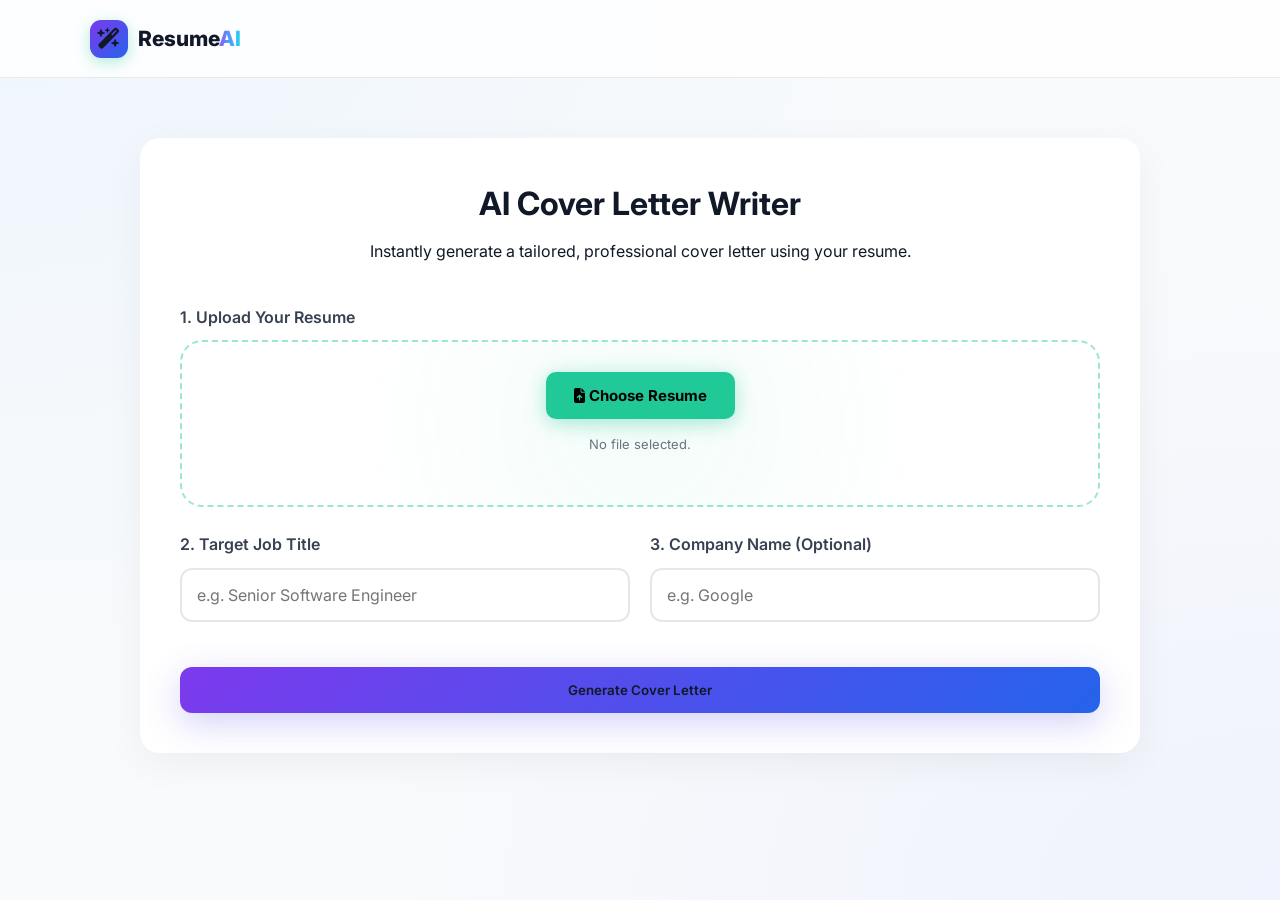
==== frontend/pages/cover_letter.html @ a41f5701 "feat(ui): Complete Light Theme Enhancv style overhaul and added multi-page standalone tools" ====
<!DOCTYPE html>
<html lang="en">
<head>
    <meta charset="UTF-8">
    <meta name="viewport" content="width=device-width, initial-scale=1.0">
    <title>Cover Letter Generator - ResumeAI</title>

    <link rel="stylesheet" href="../assets/css/style.css">
    
    <link rel="preconnect" href="https://fonts.googleapis.com">
    <link rel="preconnect" href="https://fonts.gstatic.com" crossorigin>
    <link href="https://fonts.googleapis.com/css2?family=Inter:wght@400;500;600;700;800&display=swap" rel="stylesheet">
    
    <link rel="stylesheet" href="https://cdnjs.cloudflare.com/ajax/libs/font-awesome/6.5.2/css/all.min.css">

    <style>
        .page-container {
            max-width: 1000px;
            margin: 60px auto;
            padding: 40px;
            background: #ffffff;
            border-radius: 20px;
            box-shadow: 0 10px 40px rgba(0,0,0,0.05);
        }
        
        .page-header {
            text-align: center;
            margin-bottom: 40px;
        }

        .page-header h1 {
            font-size: 32px;
            margin-bottom: 10px;
        }
        
        .form-group {
            margin-bottom: 25px;
        }

        .form-group label {
            display: block;
            font-weight: 600;
            margin-bottom: 10px;
            color: #374151;
        }

        .form-group input {
            width: 100%;
            padding: 15px;
            border: 2px solid #e5e7eb;
            border-radius: 12px;
            font-family: inherit;
            font-size: 16px;
            outline: none;
            transition: 0.2s;
        }

        .form-group input:focus {
            border-color: #20c997;
            box-shadow: 0 0 0 4px rgba(32, 201, 151, 0.1);
        }

        .results-container {
            margin-top: 40px;
            padding-top: 40px;
            border-top: 1px solid #e5e7eb;
            display: none;
        }
        
        .cover-letter-box {
            background: #f8fafc;
            padding: 40px;
            border-radius: 16px;
            border: 1px solid #e2e8f0;
            font-size: 15px;
            line-height: 1.8;
            color: #334155;
            white-space: pre-wrap;
            position: relative;
        }

        .copy-btn {
            position: absolute;
            top: 20px;
            right: 20px;
            background: #ffffff;
            border: 1px solid #e2e8f0;
            padding: 8px 16px;
            border-radius: 8px;
            font-size: 14px;
            font-weight: 600;
            color: #475569;
            transition: 0.2s;
        }

        .copy-btn:hover {
            background: #f1f5f9;
            color: #0f172a;
        }
    </style>
</head>
<body>

<header class="navbar">
    <div class="logo">
        <a href="../index.html" style="display:flex; align-items:center; gap:10px;">
            <div class="logo-icon"><i class="fa-solid fa-wand-magic-sparkles"></i></div>
            <span>Resume<span class="gradient-text">AI</span></span>
        </a>
    </div>
</header>

<div class="page-container">
    <div class="page-header">
        <h1>AI Cover Letter Writer</h1>
        <p>Instantly generate a tailored, professional cover letter using your resume.</p>
    </div>

    <div class="form-group">
        <label>1. Upload Your Resume</label>
        <div class="upload-card" id="uploadCard" style="padding: 30px;">
            <input type="file" id="resumeInput" accept=".pdf,.doc,.docx" hidden>
            <button class="upload-btn" onclick="document.getElementById('resumeInput').click()">
                <i class="fa-solid fa-file-arrow-up"></i> Choose Resume
            </button>
            <p id="fileName" style="margin-top: 15px; color: #6b7280;">No file selected.</p>
        </div>
    </div>

    <div style="display: grid; grid-template-columns: 1fr 1fr; gap: 20px;">
        <div class="form-group">
            <label>2. Target Job Title</label>
            <input type="text" id="jobTitle" placeholder="e.g. Senior Software Engineer">
        </div>
        <div class="form-group">
            <label>3. Company Name (Optional)</label>
            <input type="text" id="companyName" placeholder="e.g. Google">
        </div>
    </div>

    <button id="analyzeBtn" class="primary-btn large-btn" style="width: 100%; justify-content: center; margin-top: 20px;">
        Generate Cover Letter
    </button>

    <!-- Results Section -->
    <div class="results-container" id="resultsContainer">
        <div class="cover-letter-box">
            <button class="copy-btn" id="copyBtn"><i class="fa-regular fa-copy"></i> Copy Text</button>
            <div id="coverLetterText"></div>
        </div>
        <p style="text-align: right; color: #94a3b8; font-size: 13px; margin-top: 10px;" id="wordCount"></p>
    </div>
</div>

<script src="../assets/js/api.js"></script>
<script>
    let selectedFile = null;

    document.getElementById('resumeInput').addEventListener('change', function() {
        if (this.files.length > 0) {
            selectedFile = this.files[0];
            document.getElementById('fileName').innerHTML = `✓ ${selectedFile.name} selected`;
            document.getElementById('fileName').style.color = '#10b981';
        }
    });

    document.getElementById('analyzeBtn').addEventListener('click', async function() {
        const title = document.getElementById('jobTitle').value.trim();
        const company = document.getElementById('companyName').value.trim();
        
        if (!selectedFile) {
            alert("Please upload a resume first.");
            return;
        }
        if (!title) {
            alert("Please enter a target job title.");
            return;
        }

        const btn = document.getElementById('analyzeBtn');
        btn.innerHTML = `<i class="fa-solid fa-spinner fa-spin"></i> Writing...`;
        btn.disabled = true;

        try {
            const response = await generateCoverLetter(selectedFile, title, company);
            const data = response.data || response;

            document.getElementById('resultsContainer').style.display = 'block';
            document.getElementById('coverLetterText').textContent = data.cover_letter;
            document.getElementById('wordCount').textContent = `${data.word_count} words`;

        } catch (error) {
            alert("Error: " + error.message);
        } finally {
            btn.innerHTML = `Generate Cover Letter`;
            btn.disabled = false;
        }
    });

    document.getElementById('copyBtn').addEventListener('click', function() {
        const text = document.getElementById('coverLetterText').textContent;
        navigator.clipboard.writeText(text);
        this.innerHTML = `<i class="fa-solid fa-check"></i> Copied!`;
        setTimeout(() => {
            this.innerHTML = `<i class="fa-regular fa-copy"></i> Copy Text`;
        }, 2000);
    });
</script>

</body>
</html>
---- frontend/assets/css/style.css ----
/* =========================
   GLOBAL
========================= */

* {
    margin: 0;
    padding: 0;
    box-sizing: border-box;
}

html {
    scroll-behavior: smooth;
}

body {
    font-family: "Inter", sans-serif;
    /* Soft mesh gradient background matching Enhancv */
    background: radial-gradient(at 0% 0%, rgba(225, 240, 255, 0.4) 0px, transparent 50%),
                radial-gradient(at 100% 100%, rgba(229, 231, 255, 0.4) 0px, transparent 50%),
                radial-gradient(at 50% 50%, rgba(230, 255, 245, 0.4) 0px, transparent 50%),
                #f8fafc;
    color: #111827;
    line-height: 1.6;
    overflow-x: hidden;
    min-height: 100vh;
}

a {
    text-decoration: none;
    color: inherit;
}

button {
    font-family: inherit;
    cursor: pointer;
    border: none;
}

.gradient-text {
    background: linear-gradient(90deg, #8b5cf6, #4f9cff, #22d3ee);
    -webkit-background-clip: text;
    -webkit-text-fill-color: transparent;
}


/* =========================
   NAVBAR
========================= */

.navbar {
    width: 100%;
    height: 78px;
    display: flex;
    align-items: center;
    justify-content: space-between;

    padding: 0 7%;

    position: sticky;
    top: 0;
    z-index: 1000;

    background: rgba(255, 255, 255, 0.82);
    backdrop-filter: blur(18px);

    border-bottom: 1px solid rgba(0,0,0,0.08);
}

.logo {
    display: flex;
    align-items: center;
    gap: 10px;

    font-size: 21px;
    font-weight: 800;
}

.logo-icon {
    width: 38px;
    height: 38px;

    display: flex;
    align-items: center;
    justify-content: center;

    border-radius: 11px;

    background: linear-gradient(
        135deg,
        #7c3aed,
        #2563eb
    );

    box-shadow: 0 4px 15px rgba(32,201,151,0.35);
}

.nav-links {
    display: flex;
    gap: 34px;
}

.nav-links a {
    font-size: 14px;
    color: #6b7280;

    transition: 0.3s;
}

.nav-links a:hover {
    color: #111827;
}

.nav-buttons {
    display: flex;
    align-items: center;
    gap: 15px;
}

.login-btn {
    background: transparent;
    color: #111827;
    font-size: 14px;
}

.primary-btn {
    display: inline-flex;
    align-items: center;
    justify-content: center;
    gap: 10px;

    padding: 14px 23px;

    border-radius: 12px;

    color: #111827;

    font-weight: 600;

    background: linear-gradient(
        135deg,
        #7c3aed,
        #2563eb
    );

    box-shadow: 0 10px 35px rgba(79,70,229,0.25);

    transition: 0.3s;
}

.primary-btn:hover {
    transform: translateY(-3px);
    box-shadow: 0 15px 40px rgba(79,70,229,0.4);
}

.small-btn {
    padding: 10px 18px;
}

.secondary-btn {
    display: inline-flex;
    align-items: center;
    gap: 10px;

    padding: 14px 23px;

    border-radius: 12px;

    color: #111827;

    background: rgba(0,0,0,0.04);

    border: 1px solid rgba(0,0,0,0.1);

    transition: 0.3s;
}

.secondary-btn:hover {
    background: rgba(255,255,255,0.09);
}

.menu-btn {
    display: none;

    background: transparent;
    color: #111827;

    font-size: 22px;
}


/* =========================
   HERO
========================= */

.hero {
    min-height: 730px;

    padding: 100px 7% 80px;

    display: grid;
    grid-template-columns: 1fr 0.9fr;
    align-items: center;
    gap: 70px;

    position: relative;
}

.hero::before {
    content: "";

    position: absolute;

    width: 500px;
    height: 500px;

    background: #4f46e5;

    filter: blur(180px);

    opacity: 0.13;

    top: 80px;
    left: -150px;

    pointer-events: none;
}

.hero-content {
    position: relative;
    z-index: 2;
}

.hero-badge {
    display: inline-flex;
    align-items: center;
    gap: 8px;

    padding: 8px 13px;

    border-radius: 30px;

    font-size: 12px;

    color: #c4b5fd;

    background: rgba(124,58,237,0.1);

    border: 1px solid rgba(124,58,237,0.25);

    margin-bottom: 25px;
}

.hero h1 {
    font-size: clamp(45px, 5vw, 72px);

    line-height: 1.05;

    letter-spacing: -3px;

    max-width: 720px;
}

.hero-content > p {
    margin-top: 25px;

    max-width: 620px;

    font-size: 17px;

    color: #969db2;
}

.hero-buttons {
    display: flex;
    gap: 15px;

    margin-top: 35px;
}

.hero-stats {
    display: flex;

    gap: 50px;

    margin-top: 50px;
}

.hero-stats div {
    display: flex;
    flex-direction: column;
}

.hero-stats strong {
    font-size: 23px;
}

.hero-stats span {
    font-size: 11px;
    color: #777f97;
    margin-top: 3px;
}


/* =========================
   HERO PREVIEW
========================= */

.hero-preview {
    position: relative;

    display: flex;
    justify-content: center;
}

.glow {
    position: absolute;

    width: 350px;
    height: 350px;

    border-radius: 50%;

    background: #6366f1;

    filter: blur(130px);

    opacity: 0.18;
}

.dashboard-card {
    width: 100%;
    max-width: 490px;

    position: relative;
    z-index: 2;

    padding: 25px;

    border-radius: 22px;

    background: rgba(17, 20, 36, 0.9);

    border: 1px solid rgba(0,0,0,0.1);

    box-shadow:
        0 35px 100px rgba(0,0,0,0.45),
        inset 0 1px rgba(255,255,255,0.04);

    transform: rotate(1deg);
}

.dashboard-top {
    display: flex;
    justify-content: space-between;

    padding-bottom: 20px;

    border-bottom: 1px solid rgba(255,255,255,0.07);
}

.mini-label {
    color: #777f99;
    font-size: 9px;
    letter-spacing: 1.5px;
}

.dashboard-top h3 {
    margin-top: 5px;
    font-size: 16px;
}

.status {
    height: fit-content;

    padding: 5px 9px;

    border-radius: 20px;

    font-size: 9px;

    color: #4ade80;

    background: rgba(34,197,94,0.1);
}

.status i {
    font-size: 6px;
    margin-right: 4px;
}

.score-area {
    display: flex;
    align-items: center;
    gap: 22px;

    padding: 25px 0;
}

.score-circle {
    width: 125px;
    height: 125px;

    flex-shrink: 0;

    display: flex;
    align-items: center;
    justify-content: center;

    border-radius: 50%;

    background:
        radial-gradient(circle at center, #111424 58%, transparent 59%),
        conic-gradient(#8b5cf6 85%, #24283c 0);

    box-shadow: 0 0 30px rgba(139,92,246,0.15);
}

.score-circle div {
    text-align: center;
}

.score-circle strong {
    font-size: 38px;
}

.score-circle span {
    font-size: 12px;
    color: #777f97;
}

.score-info h3 {
    margin: 5px 0;

    font-size: 18px;
}

.score-title {
    font-size: 10px;
    color: #8b5cf6;
}

.score-info p {
    color: #777f97;
    font-size: 11px;
}

.analysis-list {
    display: flex;
    flex-direction: column;
    gap: 10px;
}

.analysis-item {
    display: flex;
    align-items: center;
    gap: 12px;

    padding: 12px;

    border-radius: 12px;

    background: rgba(255,255,255,0.035);
}

.item-icon {
    width: 35px;
    height: 35px;

    display: flex;
    align-items: center;
    justify-content: center;

    border-radius: 9px;
}

.item-icon.green {
    color: #4ade80;
    background: rgba(34,197,94,0.1);
}

.item-icon.blue {
    color: #60a5fa;
    background: rgba(59,130,246,0.1);
}

.item-icon.purple {
    color: #c084fc;
    background: rgba(168,85,247,0.1);
}

.analysis-item div:nth-child(2) {
    display: flex;
    flex-direction: column;
    flex: 1;
}

.analysis-item strong {
    font-size: 12px;
}

.analysis-item span {
    font-size: 9px;
    color: #737b91;
}

.analysis-item b {
    font-size: 13px;
}


/* =========================
   TRUSTED
========================= */

.trusted {
    padding: 35px 7%;

    border-top: 1px solid rgba(0,0,0,0.04);
    border-bottom: 1px solid rgba(0,0,0,0.04);

    text-align: center;
}

.trusted p {
    font-size: 9px;
    letter-spacing: 2px;
    color: #666e84;
}

.trusted-items {
    margin-top: 20px;

    display: flex;
    justify-content: center;
    gap: 50px;

    color: #858ca0;

    font-size: 12px;
}

.trusted-items i {
    color: #8b5cf6;
    margin-right: 5px;
}


/* =========================
   SECTIONS
========================= */

.analyzer-section,
.tools-section,
.how-section,
.templates-section {
    padding: 120px 7%;
}

.section-heading {
    max-width: 700px;

    margin: 0 auto 60px;

    text-align: center;
}

.section-tag {
    font-size: 10px;

    letter-spacing: 2px;

    color: #8b5cf6;

    font-weight: 700;
}

.section-heading h2 {
    margin-top: 15px;

    font-size: clamp(32px, 4vw, 48px);

    line-height: 1.15;

    letter-spacing: -1.5px;
}

.section-heading p {
    color: #777f96;

    margin-top: 15px;

    font-size: 14px;
}


/* =========================
   ANALYZER
========================= */

.upload-container {
    max-width: 1050px;

    margin: auto;

    display: grid;

    grid-template-columns: 1.2fr 0.8fr;

    gap: 25px;
}

.upload-card {
    padding: 50px 30px;
    text-align: center;
    border: 2px dashed rgba(32, 201, 151, 0.45);
    border-radius: 22px;
    background: radial-gradient(circle at center, rgba(32, 201, 151, 0.05), transparent 60%);
    transition: 0.3s;
}

.upload-card.dragover {
    border-color: #20c997;
    background: rgba(32, 201, 151, 0.1);
}

.upload-icon {
    width: 65px;
    height: 65px;

    margin: 0 auto 20px;

    display: flex;
    align-items: center;
    justify-content: center;

    border-radius: 18px;

    color: #a78bfa;

    background: rgba(124,58,237,0.12);

    font-size: 25px;
}

.upload-card h3 {
    font-size: 20px;
}

.upload-card p {
    color: #777f96;
    font-size: 13px;
    margin: 5px 0 20px;
}

#resumeInput {
    display: none;
}

.upload-btn {
    padding: 14px 28px;
    color: #000;
    font-weight: 700;
    font-size: 15px;
    background: #20c997;
    border: none;
    border-radius: 10px;
    transition: 0.2s;
    box-shadow: 0 4px 20px rgba(32, 201, 151, 0.4);
}

.upload-btn:hover {
    background: #1eb386;
    transform: translateY(-2px);
    box-shadow: 0 6px 25px rgba(32, 201, 151, 0.6);
}

.file-info {
    display: block;

    margin-top: 15px;

    color: #555d73;

    font-size: 10px;
}

.file-name {
    margin-top: 12px;

    color: #a78bfa;

    font-size: 12px;
}

.upload-features {
    display: flex;
    flex-direction: column;

    justify-content: center;

    gap: 15px;
}

.upload-feature {
    display: flex;
    gap: 15px;

    padding: 18px;

    border-radius: 14px;

    background: rgba(255,255,255,0.035);

    border: 1px solid rgba(0,0,0,0.08);
}

.upload-feature > i {
    width: 40px;
    height: 40px;

    display: flex;
    align-items: center;
    justify-content: center;

    flex-shrink: 0;

    border-radius: 10px;

    color: #a78bfa;

    background: rgba(124,58,237,0.1);
}

.upload-feature h4 {
    font-size: 13px;
}

.upload-feature p {
    margin-top: 3px;

    font-size: 10px;

    color: #6d748a;
}


/* =========================
   TOOLS
========================= */

.tools-section {
    background: #090b18;
}

.tools-grid {
    max-width: 1100px;

    margin: auto;

    display: grid;

    grid-template-columns: repeat(3, 1fr);

    gap: 18px;
}

.tool-card {
    position: relative;

    padding: 28px;

    min-height: 250px;

    border-radius: 18px;

    background: rgba(255,255,255,0.025);

    border: 1px solid rgba(255,255,255,0.07);

    transition: 0.3s;
}

.tool-card:hover {
    transform: translateY(-7px);

    border-color: rgba(139,92,246,0.3);

    background: rgba(255,255,255,0.04);
}

.tool-icon {
    width: 48px;
    height: 48px;

    display: flex;
    align-items: center;
    justify-content: center;

    border-radius: 13px;

    font-size: 18px;

    margin-bottom: 20px;
}

.purple-bg {
    color: #c084fc;
    background: rgba(168,85,247,0.12);
}

.blue-bg {
    color: #60a5fa;
    background: rgba(59,130,246,0.12);
}

.green-bg {
    color: #4ade80;
    background: rgba(34,197,94,0.12);
}

.orange-bg {
    color: #fb923c;
    background: rgba(249,115,22,0.12);
}

.pink-bg {
    color: #f472b6;
    background: rgba(236,72,153,0.12);
}

.cyan-bg {
    color: #22d3ee;
    background: rgba(6,182,212,0.12);
}

.tool-card h3 {
    font-size: 17px;
}

.tool-card p {
    margin-top: 8px;

    color: #737b91;

    font-size: 12px;
}

.tool-card button {
    position: absolute;

    bottom: 25px;
    left: 28px;

    background: transparent;

    color: #a78bfa;

    font-size: 11px;
    font-weight: 600;
}

.tool-card button i {
    margin-left: 5px;
}

.popular {
    position: absolute;

    top: 20px;
    right: 20px;

    font-size: 8px;

    padding: 4px 7px;

    border-radius: 20px;

    color: #c4b5fd;

    background: rgba(124,58,237,0.1);
}


/* =========================
   HOW IT WORKS
========================= */

.steps {
    max-width: 1100px;

    margin: auto;

    display: flex;

    align-items: flex-start;

    justify-content: center;
}

.step {
    text-align: center;

    max-width: 200px;
}

.step-number {
    color: #4b5266;

    font-size: 10px;

    margin-bottom: 10px;
}

.step-icon {
    width: 58px;
    height: 58px;

    margin: auto;

    display: flex;
    align-items: center;
    justify-content: center;

    border-radius: 16px;

    color: #a78bfa;

    background: rgba(124,58,237,0.1);

    border: 1px solid rgba(124,58,237,0.15);
}

.step h3 {
    margin-top: 15px;

    font-size: 15px;
}

.step p {
    margin-top: 5px;

    color: #697186;

    font-size: 10px;
}

.step-line {
    width: 70px;

    height: 1px;

    margin: 65px 10px 0;

    background: linear-gradient(
        90deg,
        transparent,
        #3d4254,
        transparent
    );
}


/* =========================
   TEMPLATES
========================= */

.templates-section {
    background: #090b18;
}

.template-grid {
    max-width: 1100px;

    margin: auto;

    display: grid;

    grid-template-columns: repeat(3, 1fr);

    gap: 22px;
}

.template-card {
    overflow: hidden;

    border-radius: 18px;

    background: #111423;

    border: 1px solid rgba(255,255,255,0.07);

    transition: 0.3s;
}

.template-card:hover {
    transform: translateY(-8px);
}

.resume-preview {
    height: 350px;

    margin: 20px;

    padding: 25px;

    background: #f8f8fa;

    color: #111;

    border-radius: 5px;

    position: relative;

    overflow: hidden;

    box-shadow: 0 15px 30px rgba(0,0,0,0.03);
}

.resume-name {
    font-size: 18px;

    font-weight: 800;
}

.resume-role {
    font-size: 7px;

    letter-spacing: 1.5px;

    margin-top: 3px;

    color: #666;
}

.resume-line {
    height: 2px;

    margin: 15px 0;

    background: #222;
}

.fake-heading {
    width: 45px;
    height: 5px;

    margin-top: 15px;
    margin-bottom: 7px;

    background: #444;
}

.fake-line {
    height: 4px;

    margin: 5px 0;

    border-radius: 5px;

    background: #ddd;
}

.fake-line.long {
    width: 100%;
}

.fake-line.medium {
    width: 75%;
}

.fake-line.short {
    width: 50%;
}

.resume-columns {
    display: grid;

    grid-template-columns: 1fr 1fr;

    gap: 20px;

    margin-top: 15px;
}

.template-two {
    display: flex;

    padding: 0;
}

.resume-sidebar {
    width: 30%;

    background: #252b45;
}

.resume-content {
    width: 70%;

    padding: 25px;
}

.template-three {
    text-align: center;
}

.template-three .resume-line {
    width: 80%;
    margin: 15px auto;
}

.template-info {
    display: flex;

    align-items: center;
    justify-content: space-between;

    padding: 0 20px 20px;
}

.template-info h3 {
    font-size: 13px;
}

.template-info button {
    padding: 7px 10px;

    color: #c4b5fd;

    background: rgba(124,58,237,0.1);

    border-radius: 7px;

    font-size: 9px;
}


/* =========================
   DASHBOARD
========================= */

.dashboard-section {
    padding: 120px 7%;

    display: grid;

    grid-template-columns: 1fr 1fr;

    gap: 80px;

    align-items: center;
}

.dashboard-content h2 {
    margin-top: 15px;

    max-width: 500px;

    font-size: 45px;

    line-height: 1.15;
}

.dashboard-content > p {
    color: #777f96;

    max-width: 500px;

    margin-top: 15px;

    font-size: 14px;
}

.dashboard-points {
    margin-top: 30px;

    display: flex;

    flex-direction: column;

    gap: 14px;

    color: #b7bdcc;

    font-size: 12px;
}

.dashboard-points i {
    color: #4ade80;

    margin-right: 10px;
}

.mini-dashboard {
    padding: 25px;

    border-radius: 20px;

    background: #111423;

    border: 1px solid rgba(255,255,255,0.07);

    box-shadow: 0 30px 80px rgba(0,0,0,0.25);
}

.mini-dashboard-header {
    display: flex;
    justify-content: space-between;

    font-size: 12px;
}

.mini-dashboard-header span {
    color: #666e83;
}

.dashboard-score {
    margin-top: 25px;
}

.dashboard-score div:first-child {
    display: flex;
    justify-content: space-between;

    color: #777f96;

    font-size: 11px;
}

.dashboard-score strong {
    color: #111827;
    font-size: 20px;
}

.progress {
    height: 8px;

    margin-top: 10px;

    border-radius: 10px;

    background: #25293b;

    overflow: hidden;
}

.progress-fill {
    width: 85%;
    height: 100%;

    border-radius: 10px;

    background: linear-gradient(
        90deg,
        #7c3aed,
        #3b82f6
    );
}

.metrics {
    display: grid;

    grid-template-columns: repeat(3,1fr);

    gap: 10px;

    margin-top: 20px;
}

.metrics div {
    padding: 15px;

    border-radius: 10px;

    background: rgba(255,255,255,0.035);

    display: flex;

    flex-direction: column;
}

.metrics span {
    font-size: 9px;
    color: #697186;
}

.metrics strong {
    margin-top: 5px;
    font-size: 16px;
}

.suggestion {
    display: flex;

    gap: 12px;

    margin-top: 15px;

    padding: 15px;

    border-radius: 12px;

    background: rgba(124,58,237,0.08);

    border: 1px solid rgba(124,58,237,0.12);
}

.suggestion > i {
    color: #a78bfa;
}

.suggestion strong {
    font-size: 11px;
}

.suggestion p {
    margin-top: 3px;

    color: #777f96;

    font-size: 9px;
}


/* =========================
   CTA
========================= */

.cta-section {
    padding: 100px 7%;
}

.cta-content {
    max-width: 950px;

    margin: auto;

    text-align: center;

    padding: 70px 30px;

    border-radius: 28px;

    position: relative;

    overflow: hidden;

    background:
        radial-gradient(
            circle at center,
            rgba(124,58,237,0.18),
            transparent 65%
        );

    border: 1px solid rgba(124,58,237,0.2);
}

.cta-icon {
    width: 55px;
    height: 55px;

    margin: 0 auto 20px;

    display: flex;
    align-items: center;
    justify-content: center;

    border-radius: 15px;

    color: #c4b5fd;

    background: rgba(124,58,237,0.12);
}

.cta-content h2 {
    font-size: clamp(30px,4vw,46px);

    line-height: 1.15;
}

.cta-content h2 span {
    display: block;

    background: linear-gradient(
        90deg,
        #a78bfa,
        #60a5fa
    );

    -webkit-background-clip: text;
    -webkit-text-fill-color: transparent;
}

.cta-content p {
    max-width: 550px;

    margin: 15px auto 30px;

    color: #777f96;

    font-size: 13px;
}

.large-btn {
    padding: 15px 28px;
}


/* =========================
   FOOTER
========================= */

footer {
    border-top: 1px solid rgba(0,0,0,0.08);

    padding: 70px 7% 25px;

    background: #050710;
}

.footer-main {
    display: grid;

    grid-template-columns: 2fr 1fr 1fr 1fr;

    gap: 60px;

    max-width: 1200px;

    margin: auto;
}

.footer-brand p {
    max-width: 280px;

    color: #666e83;

    margin-top: 15px;

    font-size: 11px;
}

.social-icons {
    display: flex;

    gap: 10px;

    margin-top: 20px;
}

.social-icons a {
    width: 33px;
    height: 33px;

    display: flex;
    align-items: center;
    justify-content: center;

    border-radius: 9px;

    color: #777f96;

    background: rgba(255,255,255,0.04);

    transition: 0.3s;
}

.social-icons a:hover {
    color: #111827;
    background: rgba(124,58,237,0.2);
}

.footer-column {
    display: flex;

    flex-direction: column;

    gap: 11px;
}

.footer-column h4 {
    font-size: 12px;

    margin-bottom: 5px;
}

.footer-column a {
    color: #656d82;

    font-size: 10px;

    transition: 0.3s;
}

.footer-column a:hover {
    color: #111827;
}

.footer-bottom {
    max-width: 1200px;

    margin: 60px auto 0;

    padding-top: 20px;

    border-top: 1px solid rgba(0,0,0,0.04);

    display: flex;

    justify-content: space-between;

    color: #4e5568;

    font-size: 9px;
}

.footer-bottom i {
    color: #f43f5e;
}


/* =========================
   RESPONSIVE
========================= */

@media (max-width: 1000px) {

    .nav-links {
        gap: 18px;
    }

    .hero {
        grid-template-columns: 1fr;

        text-align: center;
    }

    .hero-content > p {
        margin-left: auto;
        margin-right: auto;
    }

    .hero-buttons,
    .hero-stats {
        justify-content: center;
    }

    .hero-preview {
        margin-top: 30px;
    }

    .tools-grid {
        grid-template-columns: repeat(2,1fr);
    }

    .dashboard-section {
        grid-template-columns: 1fr;
    }

}


@media (max-width: 768px) {

    .navbar {
        padding: 0 5%;
    }

    .nav-links {
        display: none;

        position: absolute;

        top: 78px;
        left: 0;

        width: 100%;

        padding: 25px;

        flex-direction: column;

        background: #0b0d19;

        border-bottom: 1px solid rgba(255,255,255,0.08);
    }

    .nav-links.active {
        display: flex;
    }

    .nav-buttons {
        display: none;
    }

    .menu-btn {
        display: block;
    }

    .hero {
        padding: 70px 5%;
    }

    .hero h1 {
        letter-spacing: -2px;
    }

    .hero-buttons {
        flex-direction: column;
    }

    .hero-stats {
        gap: 25px;
    }

    .dashboard-card {
        transform: none;
    }

    .trusted-items {
        flex-wrap: wrap;
        gap: 20px;
    }

    .analyzer-section,
    .tools-section,
    .how-section,
    .templates-section,
    .dashboard-section {
        padding: 80px 5%;
    }

    .upload-container {
        grid-template-columns: 1fr;
    }

    .tools-grid {
        grid-template-columns: 1fr;
    }

    .steps {
        flex-direction: column;

        align-items: center;

        gap: 30px;
    }

    .step-line {
        display: none;
    }

    .template-grid {
        grid-template-columns: 1fr;
    }

    .footer-main {
        grid-template-columns: 1fr 1fr;

        gap: 40px;
    }

    .footer-bottom {
        flex-direction: column;

        gap: 10px;
    }

}


@media (max-width: 500px) {

    .hero-stats {
        gap: 15px;
    }

    .hero-stats strong {
        font-size: 18px;
    }

    .hero-stats span {
        font-size: 9px;
    }

    .score-area {
        flex-direction: column;

        text-align: center;
    }

    .score-info {
        text-align: center;
    }

    .dashboard-card {
        padding: 18px;
    }

    .footer-main {
        grid-template-columns: 1fr;
    }

    .metrics {
        grid-template-columns: 1fr;
    }

}
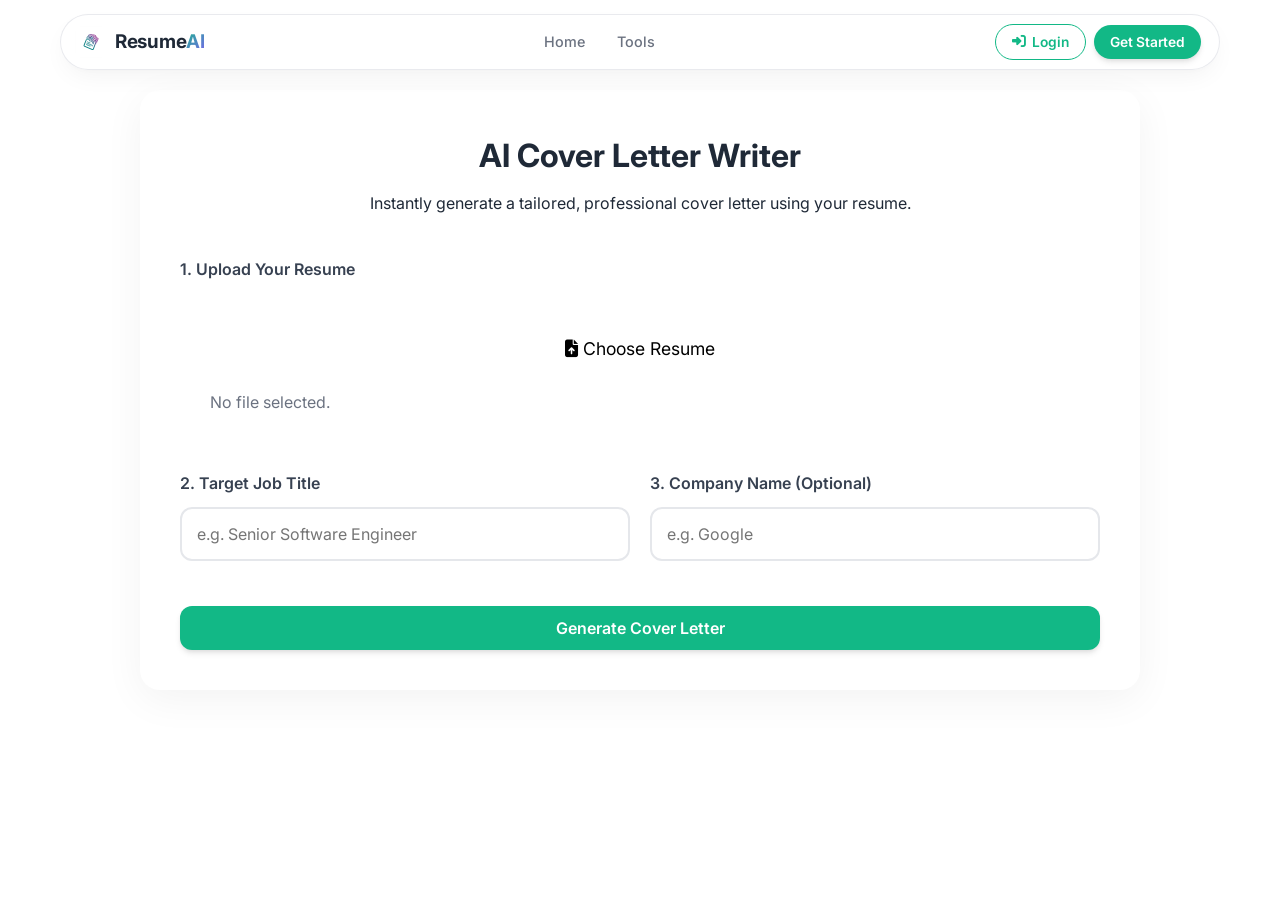
==== commit afa5478f: "feat: Add JWT auth, scan history, resilient agents, and floating navbar - JWT Authentication (regist" ====
--- a/frontend/pages/cover_letter.html
+++ b/frontend/pages/cover_letter.html
@@ -16,7 +16,7 @@
     <style>
         .page-container {
             max-width: 1000px;
-            margin: 60px auto;
+            margin: 90px auto 60px;
             padding: 40px;
             background: #ffffff;
             border-radius: 20px;
@@ -102,12 +102,16 @@
 <body>
 
 <header class="navbar">
-    <div class="logo">
-        <a href="../index.html" style="display:flex; align-items:center; gap:10px;">
-            <div class="logo-icon"><i class="fa-solid fa-wand-magic-sparkles"></i></div>
-            <span>Resume<span class="gradient-text">AI</span></span>
-        </a>
-    </div>
+    <a href="../index.html" class="logo">
+        <img src="../assets/img/logo.jpg" alt="ResumeAI Logo" class="logo-img">
+        <span>Resume<span class="gradient-text">AI</span></span>
+    </a>
+    <nav class="nav-links">
+        <a href="../index.html">Home</a>
+        <a href="../index.html#features">Tools</a>
+        <a href="history.html" id="historyNavLink" style="display:none;"><i class="fa-solid fa-clock-rotate-left"></i> History</a>
+    </nav>
+    <div class="nav-buttons" id="navButtons"></div>
 </header>
 
 <div class="page-container">
@@ -153,6 +157,7 @@
 </div>
 
 <script src="../assets/js/api.js"></script>
+<script src="../assets/js/auth.js"></script>
 <script>
     let selectedFile = null;
 
@@ -206,6 +211,6 @@
         }, 2000);
     });
 </script>
-
+<script src="../assets/js/auth.js"></script>
 </body>
 </html>
--- a/frontend/assets/css/style.css
+++ b/frontend/assets/css/style.css
@@ -1,1708 +1,714 @@
-/* =========================
-   GLOBAL
-========================= */
+/* =========================================
+   VARIABLES & SETUP (Light Theme)
+========================================= */
+:root {
+    /* Colors */
+    --primary: #12b886; /* Teal accent */
+    --primary-dark: #0ca678;
+    --primary-light: #e6fcf5;
+    
+    --secondary: #845ef7; /* Purple accent */
+    --secondary-light: #f3f0ff;
+
+    --text-main: #1f2937;
+    --text-muted: #6b7280;
+    
+    --bg-main: #ffffff;
+    --bg-alt: #f9fafb;
+    --bg-card: #ffffff;
+    
+    --border-color: #e5e7eb;
+    
+    /* Gradients */
+    --gradient-brand: linear-gradient(135deg, var(--primary) 0%, var(--secondary) 100%);
+    --gradient-bg: linear-gradient(135deg, #f8fcfb 0%, #f6f5fc 100%);
+
+    /* Shadows */
+    --shadow-sm: 0 1px 2px 0 rgba(0, 0, 0, 0.05);
+    --shadow-md: 0 4px 6px -1px rgba(0, 0, 0, 0.1), 0 2px 4px -1px rgba(0, 0, 0, 0.06);
+    --shadow-lg: 0 10px 15px -3px rgba(0, 0, 0, 0.1), 0 4px 6px -2px rgba(0, 0, 0, 0.05);
+    --shadow-xl: 0 20px 25px -5px rgba(0, 0, 0, 0.1), 0 10px 10px -5px rgba(0, 0, 0, 0.04);
+    
+    --radius-md: 12px;
+    --radius-lg: 16px;
+    
+    /* Transitions */
+    --transition-fast: 0.2s ease;
+    --transition-smooth: 0.4s cubic-bezier(0.4, 0, 0.2, 1);
+}
 
 * {
     margin: 0;
     padding: 0;
     box-sizing: border-box;
-}
-
-html {
-    scroll-behavior: smooth;
+    font-family: 'Inter', sans-serif;
 }
 
 body {
-    font-family: "Inter", sans-serif;
-    /* Soft mesh gradient background matching Enhancv */
-    background: radial-gradient(at 0% 0%, rgba(225, 240, 255, 0.4) 0px, transparent 50%),
-                radial-gradient(at 100% 100%, rgba(229, 231, 255, 0.4) 0px, transparent 50%),
-                radial-gradient(at 50% 50%, rgba(230, 255, 245, 0.4) 0px, transparent 50%),
-                #f8fafc;
-    color: #111827;
+    background-color: var(--bg-main);
+    color: var(--text-main);
     line-height: 1.6;
     overflow-x: hidden;
-    min-height: 100vh;
-}
-
-a {
-    text-decoration: none;
-    color: inherit;
-}
-
-button {
-    font-family: inherit;
-    cursor: pointer;
-    border: none;
-}
+}
+
+a { text-decoration: none; color: inherit; }
+button { cursor: pointer; border: none; outline: none; background: none; font-family: inherit;}
 
 .gradient-text {
-    background: linear-gradient(90deg, #8b5cf6, #4f9cff, #22d3ee);
+    background: var(--gradient-brand);
     -webkit-background-clip: text;
     -webkit-text-fill-color: transparent;
-}
-
-
-/* =========================
-   NAVBAR
-========================= */
-
+    display: inline-block;
+}
+
+/* =========================================
+   BUTTONS
+========================================= */
+.primary-btn {
+    background: var(--primary);
+    color: white;
+    padding: 12px 24px;
+    border-radius: var(--radius-md);
+    font-weight: 600;
+    font-size: 1rem;
+    transition: var(--transition-fast);
+    box-shadow: var(--shadow-md);
+    display: inline-flex;
+    align-items: center;
+    gap: 8px;
+}
+.primary-btn:hover {
+    background: var(--primary-dark);
+    transform: translateY(-2px);
+    box-shadow: var(--shadow-lg);
+}
+.small-btn {
+    padding: 10px 20px;
+    font-size: 0.95rem;
+}
+.text-btn {
+    color: var(--text-muted);
+    font-weight: 500;
+    transition: var(--transition-fast);
+    padding: 12px 16px;
+}
+.text-btn:hover {
+    color: var(--text-main);
+}
+
+/* =========================================
+   NAVBAR (Modern Floating Pill + Smart Hide)
+========================================= */
 .navbar {
+    display: flex;
+    justify-content: space-between;
+    align-items: center;
+    position: fixed;
+    top: 14px;
+    left: 50%;
+    transform: translate(-50%, 0);
+    width: min(1160px, calc(100% - 32px));
+    height: 56px;
+    padding: 0 18px 0 14px;
+    background: rgba(255, 255, 255, 0.85);
+    backdrop-filter: blur(16px);
+    -webkit-backdrop-filter: blur(16px);
+    border: 1px solid rgba(229, 231, 235, 0.85);
+    border-radius: 9999px;
+    box-shadow: 0 10px 25px -5px rgba(0, 0, 0, 0.05), 0 4px 6px -2px rgba(0, 0, 0, 0.02);
+    z-index: 1000;
+    transition: transform 0.35s cubic-bezier(0.16, 1, 0.3, 1),
+                opacity 0.3s ease,
+                box-shadow 0.3s ease,
+                background 0.3s ease;
+}
+
+/* Scrolled state: slightly deeper shadow */
+.navbar--scrolled {
+    background: rgba(255, 255, 255, 0.94);
+    box-shadow: 0 14px 30px -8px rgba(0, 0, 0, 0.1), 0 4px 8px -2px rgba(0, 0, 0, 0.03);
+    border-color: rgba(209, 213, 219, 0.8);
+}
+
+/* Hidden state: slides up and away when scrolling down */
+.navbar--hidden {
+    transform: translate(-50%, calc(-100% - 30px)) !important;
+    opacity: 0 !important;
+    pointer-events: none !important;
+}
+
+.logo {
+    display: flex;
+    align-items: center;
+    gap: 8px;
+    font-size: 1.18rem;
+    font-weight: 700;
+    color: var(--text-main);
+    letter-spacing: -0.3px;
+}
+.logo-img {
+    width: 32px;
+    height: 32px;
+    border-radius: 8px;
+    object-fit: contain;
+    mix-blend-mode: multiply;
+}
+
+.nav-links {
+    display: flex;
+    align-items: center;
+    gap: 8px;
+}
+.nav-links a {
+    font-weight: 500;
+    font-size: 0.9rem;
+    color: var(--text-muted);
+    transition: var(--transition-fast);
+    padding: 6px 12px;
+    border-radius: 9999px;
+    display: inline-flex;
+    align-items: center;
+    gap: 6px;
+}
+.nav-links a:hover {
+    color: var(--primary);
+    background: rgba(18, 184, 134, 0.08);
+}
+
+/* =========================================
+   HERO SECTION
+========================================= */
+.hero-light {
+    padding: 110px 5% 80px;
+    background: var(--gradient-bg);
+    min-height: 100vh;
+    display: flex;
+    align-items: center;
+}
+
+.hero-container {
+    max-width: 1200px;
+    margin: 0 auto;
+    display: grid;
+    grid-template-columns: 1fr 1fr;
+    gap: 60px;
+    align-items: center;
+}
+
+.hero-text-content {
+    max-width: 580px;
+    animation: fadeUp 0.8s var(--transition-smooth);
+}
+
+.badge {
+    display: inline-block;
+    padding: 6px 14px;
+    background: var(--primary-light);
+    color: var(--primary-dark);
+    font-size: 0.85rem;
+    font-weight: 700;
+    border-radius: 20px;
+    text-transform: uppercase;
+    letter-spacing: 0.5px;
+    margin-bottom: 20px;
+}
+
+.hero-text-content h1 {
+    font-size: 4rem;
+    line-height: 1.1;
+    font-weight: 800;
+    margin-bottom: 24px;
+    color: var(--text-main);
+}
+
+.hero-subtitle {
+    font-size: 1.15rem;
+    color: var(--text-muted);
+    margin-bottom: 40px;
+    line-height: 1.7;
+}
+
+/* Upload Dropzone */
+.upload-dropzone {
+    border: 2px dashed var(--primary);
+    background: var(--bg-card);
+    border-radius: var(--radius-lg);
+    padding: 40px;
+    text-align: center;
+    transition: var(--transition-fast);
+    box-shadow: var(--shadow-md);
+    position: relative;
+    overflow: hidden;
+}
+.upload-dropzone:hover {
+    border-color: var(--secondary);
+    box-shadow: var(--shadow-lg);
+}
+
+.dropzone-text {
+    font-size: 1.25rem;
+    font-weight: 600;
+    color: var(--text-main);
+    margin-bottom: 10px;
+}
+.dropzone-subtext {
+    font-size: 0.95rem;
+    color: var(--text-muted);
+    margin-bottom: 24px;
+}
+
+.upload-btn {
     width: 100%;
-    height: 78px;
-    display: flex;
-    align-items: center;
-    justify-content: space-between;
-
-    padding: 0 7%;
-
-    position: sticky;
-    top: 0;
-    z-index: 1000;
-
-    background: rgba(255, 255, 255, 0.82);
-    backdrop-filter: blur(18px);
-
-    border-bottom: 1px solid rgba(0,0,0,0.08);
-}
-
-.logo {
-    display: flex;
-    align-items: center;
+    justify-content: center;
+    font-size: 1.1rem;
+    padding: 16px;
+}
+
+.privacy-note {
+    margin-top: 20px;
+    font-size: 0.85rem;
+    color: var(--text-muted);
+    display: flex;
+    align-items: center;
+    gap: 8px;
+}
+
+/* File Selected State */
+.file-icon {
+    font-size: 3rem;
+    color: var(--primary);
+    margin-bottom: 16px;
+}
+.uploaded-filename {
+    font-size: 1.1rem;
+    font-weight: 600;
+    color: var(--text-main);
+    margin-bottom: 20px;
+    word-break: break-all;
+}
+.analyze-btn {
+    width: 100%;
+    justify-content: center;
+    background: var(--secondary);
+    margin-bottom: 10px;
+}
+.analyze-btn:hover {
+    background: #7048e8;
+}
+
+/* Hero Visual & Motion UI */
+.hero-visual {
+    position: relative;
+    height: 100%;
+    display: flex;
+    justify-content: center;
+    align-items: center;
+    animation: fadeLeft 1s var(--transition-smooth);
+}
+
+.scanner-illustration {
+    position: relative;
+    width: 350px;
+    height: 450px;
+}
+
+.resume-doc {
+    background: white;
+    border-radius: 12px;
+    box-shadow: var(--shadow-xl);
+    width: 100%;
+    height: 100%;
+    padding: 40px;
+    position: relative;
+    overflow: hidden;
+}
+
+.resume-premium-layout {
+    display: flex;
+    flex-direction: column;
+    height: 100%;
+}
+
+.premium-hero {
+    display: flex;
+    flex-direction: column;
+    align-items: center;
+    text-align: center;
+    padding-bottom: 15px;
+    border-bottom: 1px solid var(--border-color);
+    margin-bottom: 15px;
+}
+
+.premium-avatar {
+    width: 70px;
+    height: 70px;
+    border-radius: 50%;
+    object-fit: cover;
+    margin-bottom: 10px;
+    border: 2px solid var(--primary-light);
+    padding: 2px;
+}
+
+.p-role {
+    font-size: 9px;
+    text-transform: uppercase;
+    color: var(--text-muted);
+    letter-spacing: 0.5px;
+}
+
+.p-name {
+    font-size: 16px;
+    font-weight: 800;
+    color: var(--text-main);
+    margin: 2px 0 6px;
+}
+
+.p-bio {
+    font-size: 8px;
+    color: var(--text-muted);
+    line-height: 1.4;
+    margin-bottom: 10px;
+    padding: 0 10px;
+}
+
+.p-actions {
+    display: flex;
+    gap: 8px;
+}
+
+.p-btn {
+    font-size: 7px;
+    padding: 4px 12px;
+    border-radius: 12px;
+    background: var(--primary);
+    color: white;
+    font-weight: 600;
+    border: 1px solid var(--primary);
+}
+
+.p-btn.outline {
+    background: transparent;
+    color: var(--text-main);
+    border: 1px solid var(--border-color);
+}
+
+.p-section-header {
+    font-size: 11px;
+    font-weight: 800;
+    margin-bottom: 10px;
+    color: var(--text-main);
+}
+
+.p-grid {
+    display: grid;
+    grid-template-columns: 1fr 1fr;
     gap: 10px;
-
-    font-size: 21px;
+}
+
+.p-card {
+    display: flex;
+    gap: 8px;
+    align-items: flex-start;
+}
+
+.p-icon {
+    font-size: 12px;
+    color: var(--secondary);
+    margin-top: 2px;
+}
+
+.p-card h4 {
+    font-size: 9px;
+    font-weight: 700;
+    color: var(--text-main);
+    margin-bottom: 2px;
+}
+
+.p-card p {
+    font-size: 7px;
+    color: var(--text-muted);
+    line-height: 1.3;
+}
+
+.scanner-bar {
+    position: absolute;
+    left: 0;
+    right: 0;
+    height: 4px;
+    background: var(--primary);
+    box-shadow: 0 0 20px 4px rgba(18, 184, 134, 0.4);
+    animation: scan 3s ease-in-out infinite alternate;
+}
+
+.score-card {
+    position: absolute;
+    bottom: -20px;
+    right: -40px;
+    background: white;
+    padding: 20px;
+    border-radius: var(--radius-md);
+    box-shadow: var(--shadow-xl);
+    display: flex;
+    align-items: center;
+    gap: 16px;
+    border: 1px solid var(--border-color);
+}
+
+.score-circle {
+    width: 60px;
+    height: 60px;
+    border-radius: 50%;
+    background: var(--primary-light);
+    color: var(--primary);
+    display: flex;
+    align-items: center;
+    justify-content: center;
+    flex-direction: column;
+}
+.score-circle strong { font-size: 1.2rem; line-height: 1; }
+.score-circle span { font-size: 0.7rem; }
+
+.score-text strong {
+    display: block;
+    font-size: 0.95rem;
+    color: var(--text-main);
+}
+.score-text span {
+    font-size: 0.85rem;
+    color: var(--primary);
+    font-weight: 500;
+}
+
+/* =========================================
+   FEATURES SECTION
+========================================= */
+.features-section {
+    padding: 100px 5%;
+    background: var(--bg-main);
+}
+
+.features-heading {
+    text-align: center;
+    max-width: 700px;
+    margin: 0 auto 60px;
+}
+.features-heading h2 {
+    font-size: 2.5rem;
     font-weight: 800;
-}
-
-.logo-icon {
-    width: 38px;
-    height: 38px;
-
+    margin-bottom: 16px;
+}
+.features-heading p {
+    font-size: 1.1rem;
+    color: var(--text-muted);
+}
+
+.features-grid {
+    display: grid;
+    grid-template-columns: repeat(auto-fit, minmax(300px, 1fr));
+    gap: 30px;
+    max-width: 1200px;
+    margin: 0 auto;
+}
+
+.feature-card {
+    background: var(--bg-card);
+    border: 1px solid var(--border-color);
+    padding: 40px 30px;
+    border-radius: var(--radius-lg);
+    transition: var(--transition-smooth);
+    box-shadow: var(--shadow-sm);
+}
+.feature-card:hover {
+    transform: translateY(-8px);
+    box-shadow: var(--shadow-xl);
+    border-color: transparent;
+}
+
+.feature-icon {
+    width: 50px;
+    height: 50px;
+    border-radius: 12px;
     display: flex;
     align-items: center;
     justify-content: center;
-
-    border-radius: 11px;
-
-    background: linear-gradient(
-        135deg,
-        #7c3aed,
-        #2563eb
-    );
-
-    box-shadow: 0 4px 15px rgba(32,201,151,0.35);
-}
-
-.nav-links {
-    display: flex;
-    gap: 34px;
-}
-
-.nav-links a {
-    font-size: 14px;
-    color: #6b7280;
-
-    transition: 0.3s;
-}
-
-.nav-links a:hover {
-    color: #111827;
+    font-size: 1.5rem;
+    margin-bottom: 24px;
+}
+.icon-teal { background: var(--primary-light); color: var(--primary); }
+.icon-purple { background: var(--secondary-light); color: var(--secondary); }
+.icon-blue { background: #e0f2fe; color: #0284c7; }
+.icon-orange { background: #ffedd5; color: #ea580c; }
+.icon-cyan { background: #cffafe; color: #0891b2; }
+
+.feature-card h3 {
+    font-size: 1.25rem;
+    font-weight: 700;
+    margin-bottom: 12px;
+}
+.feature-card p {
+    color: var(--text-muted);
+    font-size: 0.95rem;
+    margin-bottom: 24px;
+    line-height: 1.6;
+}
+
+.feature-link {
+    font-weight: 600;
+    color: var(--text-main);
+    display: inline-flex;
+    align-items: center;
+    gap: 8px;
+    transition: var(--transition-fast);
+}
+.feature-card:hover .feature-link {
+    color: var(--primary);
+}
+.feature-link i {
+    transition: transform 0.2s ease;
+}
+.feature-card:hover .feature-link i {
+    transform: translateX(4px);
+}
+
+/* =========================================
+   ANIMATIONS
+========================================= */
+@keyframes scan {
+    0% { top: 0; opacity: 0; }
+    10% { opacity: 1; }
+    90% { opacity: 1; }
+    100% { top: 100%; opacity: 0; }
+}
+
+@keyframes fadeUp {
+    from { opacity: 0; transform: translateY(30px); }
+    to { opacity: 1; transform: translateY(0); }
+}
+
+@keyframes fadeLeft {
+    from { opacity: 0; transform: translateX(30px); }
+    to { opacity: 1; transform: translateX(0); }
+}
+
+.floating {
+    animation: float 4s ease-in-out infinite;
+}
+@keyframes float {
+    0% { transform: translateY(0); }
+    50% { transform: translateY(-10px); }
+    100% { transform: translateY(0); }
+}
+
+/* =========================================
+   RESPONSIVE
+========================================= */
+@media (max-width: 992px) {
+    .hero-container {
+        grid-template-columns: 1fr;
+        text-align: center;
+    }
+    .hero-text-content {
+        margin: 0 auto;
+    }
+    .hero-text-content h1 {
+        font-size: 3rem;
+    }
+    .hero-visual {
+        display: none; /* Hide visual on small screens for cleaner look */
+    }
+    .privacy-note {
+        justify-content: center;
+    }
+
+    .navbar {
+        top: 10px;
+        width: calc(100% - 20px);
+        height: 52px;
+        padding: 0 12px;
+        border-radius: 9999px;
+    }
+    .logo-img {
+        width: 28px;
+        height: 28px;
+    }
+    .logo {
+        font-size: 1.05rem;
+    }
+    .nav-links {
+        display: none; /* Hide links on mobile for sleek floating bar */
+    }
+    .small-btn {
+        padding: 6px 12px;
+        font-size: 0.8rem;
+    }
+    .user-badge {
+        padding: 4px 10px;
+        font-size: 12px;
+    }
+}
+
+/* =========================================
+   AUTH NAVBAR STYLES (v2.1)
+========================================= */
+.secondary-btn {
+    background: transparent;
+    color: var(--primary);
+    border: 1.5px solid var(--primary);
+    padding: 6px 14px;
+    border-radius: 9999px;
+    font-weight: 600;
+    font-size: 0.86rem;
+    transition: var(--transition-fast);
+    display: inline-flex;
+    align-items: center;
+    gap: 6px;
+    text-decoration: none;
+    cursor: pointer;
+}
+
+.secondary-btn:hover {
+    background: var(--primary-light);
+    transform: translateY(-1px);
+}
+
+.small-btn {
+    padding: 6px 16px;
+    font-size: 0.86rem;
+    border-radius: 9999px;
 }
 
 .nav-buttons {
     display: flex;
     align-items: center;
-    gap: 15px;
-}
-
-.login-btn {
-    background: transparent;
-    color: #111827;
-    font-size: 14px;
-}
-
-.primary-btn {
+    gap: 8px;
+}
+
+.user-badge {
     display: inline-flex;
     align-items: center;
-    justify-content: center;
-    gap: 10px;
-
-    padding: 14px 23px;
-
-    border-radius: 12px;
-
-    color: #111827;
-
+    gap: 6px;
+    padding: 5px 12px;
+    background: var(--primary-light);
+    border-radius: 9999px;
+    font-size: 13px;
     font-weight: 600;
-
-    background: linear-gradient(
-        135deg,
-        #7c3aed,
-        #2563eb
-    );
-
-    box-shadow: 0 10px 35px rgba(79,70,229,0.25);
-
-    transition: 0.3s;
-}
-
-.primary-btn:hover {
-    transform: translateY(-3px);
-    box-shadow: 0 15px 40px rgba(79,70,229,0.4);
-}
-
-.small-btn {
-    padding: 10px 18px;
-}
-
-.secondary-btn {
+    color: var(--primary-dark);
+}
+
+.nav-link-btn {
     display: inline-flex;
     align-items: center;
-    gap: 10px;
-
-    padding: 14px 23px;
-
-    border-radius: 12px;
-
-    color: #111827;
-
-    background: rgba(0,0,0,0.04);
-
-    border: 1px solid rgba(0,0,0,0.1);
-
-    transition: 0.3s;
-}
-
-.secondary-btn:hover {
-    background: rgba(255,255,255,0.09);
-}
-
-.menu-btn {
-    display: none;
-
-    background: transparent;
-    color: #111827;
-
-    font-size: 22px;
-}
-
-
-/* =========================
-   HERO
-========================= */
-
-.hero {
-    min-height: 730px;
-
-    padding: 100px 7% 80px;
-
-    display: grid;
-    grid-template-columns: 1fr 0.9fr;
-    align-items: center;
-    gap: 70px;
-
-    position: relative;
-}
-
-.hero::before {
-    content: "";
-
-    position: absolute;
-
-    width: 500px;
-    height: 500px;
-
-    background: #4f46e5;
-
-    filter: blur(180px);
-
-    opacity: 0.13;
-
-    top: 80px;
-    left: -150px;
-
-    pointer-events: none;
-}
-
-.hero-content {
-    position: relative;
-    z-index: 2;
-}
-
-.hero-badge {
-    display: inline-flex;
-    align-items: center;
-    gap: 8px;
-
-    padding: 8px 13px;
-
-    border-radius: 30px;
-
-    font-size: 12px;
-
-    color: #c4b5fd;
-
-    background: rgba(124,58,237,0.1);
-
-    border: 1px solid rgba(124,58,237,0.25);
-
-    margin-bottom: 25px;
-}
-
-.hero h1 {
-    font-size: clamp(45px, 5vw, 72px);
-
-    line-height: 1.05;
-
-    letter-spacing: -3px;
-
-    max-width: 720px;
-}
-
-.hero-content > p {
-    margin-top: 25px;
-
-    max-width: 620px;
-
-    font-size: 17px;
-
-    color: #969db2;
-}
-
-.hero-buttons {
-    display: flex;
-    gap: 15px;
-
-    margin-top: 35px;
-}
-
-.hero-stats {
-    display: flex;
-
-    gap: 50px;
-
-    margin-top: 50px;
-}
-
-.hero-stats div {
-    display: flex;
-    flex-direction: column;
-}
-
-.hero-stats strong {
-    font-size: 23px;
-}
-
-.hero-stats span {
-    font-size: 11px;
-    color: #777f97;
-    margin-top: 3px;
-}
-
-
-/* =========================
-   HERO PREVIEW
-========================= */
-
-.hero-preview {
-    position: relative;
-
-    display: flex;
-    justify-content: center;
-}
-
-.glow {
-    position: absolute;
-
-    width: 350px;
-    height: 350px;
-
-    border-radius: 50%;
-
-    background: #6366f1;
-
-    filter: blur(130px);
-
-    opacity: 0.18;
-}
-
-.dashboard-card {
-    width: 100%;
-    max-width: 490px;
-
-    position: relative;
-    z-index: 2;
-
-    padding: 25px;
-
-    border-radius: 22px;
-
-    background: rgba(17, 20, 36, 0.9);
-
-    border: 1px solid rgba(0,0,0,0.1);
-
-    box-shadow:
-        0 35px 100px rgba(0,0,0,0.45),
-        inset 0 1px rgba(255,255,255,0.04);
-
-    transform: rotate(1deg);
-}
-
-.dashboard-top {
-    display: flex;
-    justify-content: space-between;
-
-    padding-bottom: 20px;
-
-    border-bottom: 1px solid rgba(255,255,255,0.07);
-}
-
-.mini-label {
-    color: #777f99;
-    font-size: 9px;
-    letter-spacing: 1.5px;
-}
-
-.dashboard-top h3 {
-    margin-top: 5px;
-    font-size: 16px;
-}
-
-.status {
-    height: fit-content;
-
-    padding: 5px 9px;
-
-    border-radius: 20px;
-
-    font-size: 9px;
-
-    color: #4ade80;
-
-    background: rgba(34,197,94,0.1);
-}
-
-.status i {
-    font-size: 6px;
-    margin-right: 4px;
-}
-
-.score-area {
-    display: flex;
-    align-items: center;
-    gap: 22px;
-
-    padding: 25px 0;
-}
-
-.score-circle {
-    width: 125px;
-    height: 125px;
-
-    flex-shrink: 0;
-
-    display: flex;
-    align-items: center;
-    justify-content: center;
-
-    border-radius: 50%;
-
-    background:
-        radial-gradient(circle at center, #111424 58%, transparent 59%),
-        conic-gradient(#8b5cf6 85%, #24283c 0);
-
-    box-shadow: 0 0 30px rgba(139,92,246,0.15);
-}
-
-.score-circle div {
-    text-align: center;
-}
-
-.score-circle strong {
-    font-size: 38px;
-}
-
-.score-circle span {
-    font-size: 12px;
-    color: #777f97;
-}
-
-.score-info h3 {
-    margin: 5px 0;
-
-    font-size: 18px;
-}
-
-.score-title {
-    font-size: 10px;
-    color: #8b5cf6;
-}
-
-.score-info p {
-    color: #777f97;
-    font-size: 11px;
-}
-
-.analysis-list {
-    display: flex;
-    flex-direction: column;
-    gap: 10px;
-}
-
-.analysis-item {
-    display: flex;
-    align-items: center;
-    gap: 12px;
-
-    padding: 12px;
-
-    border-radius: 12px;
-
-    background: rgba(255,255,255,0.035);
-}
-
-.item-icon {
-    width: 35px;
-    height: 35px;
-
-    display: flex;
-    align-items: center;
-    justify-content: center;
-
-    border-radius: 9px;
-}
-
-.item-icon.green {
-    color: #4ade80;
-    background: rgba(34,197,94,0.1);
-}
-
-.item-icon.blue {
-    color: #60a5fa;
-    background: rgba(59,130,246,0.1);
-}
-
-.item-icon.purple {
-    color: #c084fc;
-    background: rgba(168,85,247,0.1);
-}
-
-.analysis-item div:nth-child(2) {
-    display: flex;
-    flex-direction: column;
-    flex: 1;
-}
-
-.analysis-item strong {
-    font-size: 12px;
-}
-
-.analysis-item span {
-    font-size: 9px;
-    color: #737b91;
-}
-
-.analysis-item b {
+    gap: 6px;
+    padding: 6px 12px;
+    color: var(--text-muted);
+    font-weight: 500;
     font-size: 13px;
-}
-
-
-/* =========================
-   TRUSTED
-========================= */
-
-.trusted {
-    padding: 35px 7%;
-
-    border-top: 1px solid rgba(0,0,0,0.04);
-    border-bottom: 1px solid rgba(0,0,0,0.04);
-
-    text-align: center;
-}
-
-.trusted p {
-    font-size: 9px;
-    letter-spacing: 2px;
-    color: #666e84;
-}
-
-.trusted-items {
-    margin-top: 20px;
-
-    display: flex;
-    justify-content: center;
-    gap: 50px;
-
-    color: #858ca0;
-
-    font-size: 12px;
-}
-
-.trusted-items i {
-    color: #8b5cf6;
-    margin-right: 5px;
-}
-
-
-/* =========================
-   SECTIONS
-========================= */
-
-.analyzer-section,
-.tools-section,
-.how-section,
-.templates-section {
-    padding: 120px 7%;
-}
-
-.section-heading {
-    max-width: 700px;
-
-    margin: 0 auto 60px;
-
-    text-align: center;
-}
-
-.section-tag {
-    font-size: 10px;
-
-    letter-spacing: 2px;
-
-    color: #8b5cf6;
-
-    font-weight: 700;
-}
-
-.section-heading h2 {
-    margin-top: 15px;
-
-    font-size: clamp(32px, 4vw, 48px);
-
-    line-height: 1.15;
-
-    letter-spacing: -1.5px;
-}
-
-.section-heading p {
-    color: #777f96;
-
-    margin-top: 15px;
-
-    font-size: 14px;
-}
-
-
-/* =========================
-   ANALYZER
-========================= */
-
-.upload-container {
-    max-width: 1050px;
-
-    margin: auto;
-
-    display: grid;
-
-    grid-template-columns: 1.2fr 0.8fr;
-
-    gap: 25px;
-}
-
-.upload-card {
-    padding: 50px 30px;
-    text-align: center;
-    border: 2px dashed rgba(32, 201, 151, 0.45);
-    border-radius: 22px;
-    background: radial-gradient(circle at center, rgba(32, 201, 151, 0.05), transparent 60%);
-    transition: 0.3s;
-}
-
-.upload-card.dragover {
-    border-color: #20c997;
-    background: rgba(32, 201, 151, 0.1);
-}
-
-.upload-icon {
-    width: 65px;
-    height: 65px;
-
-    margin: 0 auto 20px;
-
-    display: flex;
-    align-items: center;
-    justify-content: center;
-
-    border-radius: 18px;
-
-    color: #a78bfa;
-
-    background: rgba(124,58,237,0.12);
-
-    font-size: 25px;
-}
-
-.upload-card h3 {
-    font-size: 20px;
-}
-
-.upload-card p {
-    color: #777f96;
-    font-size: 13px;
-    margin: 5px 0 20px;
-}
-
-#resumeInput {
-    display: none;
-}
-
-.upload-btn {
-    padding: 14px 28px;
-    color: #000;
-    font-weight: 700;
-    font-size: 15px;
-    background: #20c997;
-    border: none;
-    border-radius: 10px;
-    transition: 0.2s;
-    box-shadow: 0 4px 20px rgba(32, 201, 151, 0.4);
-}
-
-.upload-btn:hover {
-    background: #1eb386;
-    transform: translateY(-2px);
-    box-shadow: 0 6px 25px rgba(32, 201, 151, 0.6);
-}
-
-.file-info {
-    display: block;
-
-    margin-top: 15px;
-
-    color: #555d73;
-
-    font-size: 10px;
-}
-
-.file-name {
-    margin-top: 12px;
-
-    color: #a78bfa;
-
-    font-size: 12px;
-}
-
-.upload-features {
-    display: flex;
-    flex-direction: column;
-
-    justify-content: center;
-
-    gap: 15px;
-}
-
-.upload-feature {
-    display: flex;
-    gap: 15px;
-
-    padding: 18px;
-
-    border-radius: 14px;
-
-    background: rgba(255,255,255,0.035);
-
-    border: 1px solid rgba(0,0,0,0.08);
-}
-
-.upload-feature > i {
-    width: 40px;
-    height: 40px;
-
-    display: flex;
-    align-items: center;
-    justify-content: center;
-
-    flex-shrink: 0;
-
-    border-radius: 10px;
-
-    color: #a78bfa;
-
-    background: rgba(124,58,237,0.1);
-}
-
-.upload-feature h4 {
-    font-size: 13px;
-}
-
-.upload-feature p {
-    margin-top: 3px;
-
-    font-size: 10px;
-
-    color: #6d748a;
-}
-
-
-/* =========================
-   TOOLS
-========================= */
-
-.tools-section {
-    background: #090b18;
-}
-
-.tools-grid {
-    max-width: 1100px;
-
-    margin: auto;
-
-    display: grid;
-
-    grid-template-columns: repeat(3, 1fr);
-
-    gap: 18px;
-}
-
-.tool-card {
-    position: relative;
-
-    padding: 28px;
-
-    min-height: 250px;
-
-    border-radius: 18px;
-
-    background: rgba(255,255,255,0.025);
-
-    border: 1px solid rgba(255,255,255,0.07);
-
-    transition: 0.3s;
-}
-
-.tool-card:hover {
-    transform: translateY(-7px);
-
-    border-color: rgba(139,92,246,0.3);
-
-    background: rgba(255,255,255,0.04);
-}
-
-.tool-icon {
-    width: 48px;
-    height: 48px;
-
-    display: flex;
-    align-items: center;
-    justify-content: center;
-
-    border-radius: 13px;
-
-    font-size: 18px;
-
-    margin-bottom: 20px;
-}
-
-.purple-bg {
-    color: #c084fc;
-    background: rgba(168,85,247,0.12);
-}
-
-.blue-bg {
-    color: #60a5fa;
-    background: rgba(59,130,246,0.12);
-}
-
-.green-bg {
-    color: #4ade80;
-    background: rgba(34,197,94,0.12);
-}
-
-.orange-bg {
-    color: #fb923c;
-    background: rgba(249,115,22,0.12);
-}
-
-.pink-bg {
-    color: #f472b6;
-    background: rgba(236,72,153,0.12);
-}
-
-.cyan-bg {
-    color: #22d3ee;
-    background: rgba(6,182,212,0.12);
-}
-
-.tool-card h3 {
-    font-size: 17px;
-}
-
-.tool-card p {
-    margin-top: 8px;
-
-    color: #737b91;
-
-    font-size: 12px;
-}
-
-.tool-card button {
-    position: absolute;
-
-    bottom: 25px;
-    left: 28px;
-
-    background: transparent;
-
-    color: #a78bfa;
-
-    font-size: 11px;
-    font-weight: 600;
-}
-
-.tool-card button i {
-    margin-left: 5px;
-}
-
-.popular {
-    position: absolute;
-
-    top: 20px;
-    right: 20px;
-
-    font-size: 8px;
-
-    padding: 4px 7px;
-
-    border-radius: 20px;
-
-    color: #c4b5fd;
-
-    background: rgba(124,58,237,0.1);
-}
-
-
-/* =========================
-   HOW IT WORKS
-========================= */
-
-.steps {
-    max-width: 1100px;
-
-    margin: auto;
-
-    display: flex;
-
-    align-items: flex-start;
-
-    justify-content: center;
-}
-
-.step {
-    text-align: center;
-
-    max-width: 200px;
-}
-
-.step-number {
-    color: #4b5266;
-
-    font-size: 10px;
-
-    margin-bottom: 10px;
-}
-
-.step-icon {
-    width: 58px;
-    height: 58px;
-
-    margin: auto;
-
-    display: flex;
-    align-items: center;
-    justify-content: center;
-
-    border-radius: 16px;
-
-    color: #a78bfa;
-
-    background: rgba(124,58,237,0.1);
-
-    border: 1px solid rgba(124,58,237,0.15);
-}
-
-.step h3 {
-    margin-top: 15px;
-
-    font-size: 15px;
-}
-
-.step p {
-    margin-top: 5px;
-
-    color: #697186;
-
-    font-size: 10px;
-}
-
-.step-line {
-    width: 70px;
-
-    height: 1px;
-
-    margin: 65px 10px 0;
-
-    background: linear-gradient(
-        90deg,
-        transparent,
-        #3d4254,
-        transparent
-    );
-}
-
-
-/* =========================
-   TEMPLATES
-========================= */
-
-.templates-section {
-    background: #090b18;
-}
-
-.template-grid {
-    max-width: 1100px;
-
-    margin: auto;
-
-    display: grid;
-
-    grid-template-columns: repeat(3, 1fr);
-
-    gap: 22px;
-}
-
-.template-card {
-    overflow: hidden;
-
-    border-radius: 18px;
-
-    background: #111423;
-
-    border: 1px solid rgba(255,255,255,0.07);
-
-    transition: 0.3s;
-}
-
-.template-card:hover {
-    transform: translateY(-8px);
-}
-
-.resume-preview {
-    height: 350px;
-
-    margin: 20px;
-
-    padding: 25px;
-
-    background: #f8f8fa;
-
-    color: #111;
-
-    border-radius: 5px;
-
-    position: relative;
-
-    overflow: hidden;
-
-    box-shadow: 0 15px 30px rgba(0,0,0,0.03);
-}
-
-.resume-name {
-    font-size: 18px;
-
-    font-weight: 800;
-}
-
-.resume-role {
-    font-size: 7px;
-
-    letter-spacing: 1.5px;
-
-    margin-top: 3px;
-
-    color: #666;
-}
-
-.resume-line {
-    height: 2px;
-
-    margin: 15px 0;
-
-    background: #222;
-}
-
-.fake-heading {
-    width: 45px;
-    height: 5px;
-
-    margin-top: 15px;
-    margin-bottom: 7px;
-
-    background: #444;
-}
-
-.fake-line {
-    height: 4px;
-
-    margin: 5px 0;
-
-    border-radius: 5px;
-
-    background: #ddd;
-}
-
-.fake-line.long {
-    width: 100%;
-}
-
-.fake-line.medium {
-    width: 75%;
-}
-
-.fake-line.short {
-    width: 50%;
-}
-
-.resume-columns {
-    display: grid;
-
-    grid-template-columns: 1fr 1fr;
-
-    gap: 20px;
-
-    margin-top: 15px;
-}
-
-.template-two {
-    display: flex;
-
-    padding: 0;
-}
-
-.resume-sidebar {
-    width: 30%;
-
-    background: #252b45;
-}
-
-.resume-content {
-    width: 70%;
-
-    padding: 25px;
-}
-
-.template-three {
-    text-align: center;
-}
-
-.template-three .resume-line {
-    width: 80%;
-    margin: 15px auto;
-}
-
-.template-info {
-    display: flex;
-
-    align-items: center;
-    justify-content: space-between;
-
-    padding: 0 20px 20px;
-}
-
-.template-info h3 {
-    font-size: 13px;
-}
-
-.template-info button {
-    padding: 7px 10px;
-
-    color: #c4b5fd;
-
-    background: rgba(124,58,237,0.1);
-
-    border-radius: 7px;
-
-    font-size: 9px;
-}
-
-
-/* =========================
-   DASHBOARD
-========================= */
-
-.dashboard-section {
-    padding: 120px 7%;
-
-    display: grid;
-
-    grid-template-columns: 1fr 1fr;
-
-    gap: 80px;
-
-    align-items: center;
-}
-
-.dashboard-content h2 {
-    margin-top: 15px;
-
-    max-width: 500px;
-
-    font-size: 45px;
-
-    line-height: 1.15;
-}
-
-.dashboard-content > p {
-    color: #777f96;
-
-    max-width: 500px;
-
-    margin-top: 15px;
-
-    font-size: 14px;
-}
-
-.dashboard-points {
-    margin-top: 30px;
-
-    display: flex;
-
-    flex-direction: column;
-
-    gap: 14px;
-
-    color: #b7bdcc;
-
-    font-size: 12px;
-}
-
-.dashboard-points i {
-    color: #4ade80;
-
-    margin-right: 10px;
-}
-
-.mini-dashboard {
-    padding: 25px;
-
-    border-radius: 20px;
-
-    background: #111423;
-
-    border: 1px solid rgba(255,255,255,0.07);
-
-    box-shadow: 0 30px 80px rgba(0,0,0,0.25);
-}
-
-.mini-dashboard-header {
-    display: flex;
-    justify-content: space-between;
-
-    font-size: 12px;
-}
-
-.mini-dashboard-header span {
-    color: #666e83;
-}
-
-.dashboard-score {
-    margin-top: 25px;
-}
-
-.dashboard-score div:first-child {
-    display: flex;
-    justify-content: space-between;
-
-    color: #777f96;
-
-    font-size: 11px;
-}
-
-.dashboard-score strong {
-    color: #111827;
-    font-size: 20px;
-}
-
-.progress {
-    height: 8px;
-
-    margin-top: 10px;
-
-    border-radius: 10px;
-
-    background: #25293b;
-
-    overflow: hidden;
-}
-
-.progress-fill {
-    width: 85%;
-    height: 100%;
-
-    border-radius: 10px;
-
-    background: linear-gradient(
-        90deg,
-        #7c3aed,
-        #3b82f6
-    );
-}
-
-.metrics {
-    display: grid;
-
-    grid-template-columns: repeat(3,1fr);
-
-    gap: 10px;
-
-    margin-top: 20px;
-}
-
-.metrics div {
-    padding: 15px;
-
-    border-radius: 10px;
-
-    background: rgba(255,255,255,0.035);
-
-    display: flex;
-
-    flex-direction: column;
-}
-
-.metrics span {
-    font-size: 9px;
-    color: #697186;
-}
-
-.metrics strong {
-    margin-top: 5px;
-    font-size: 16px;
-}
-
-.suggestion {
-    display: flex;
-
-    gap: 12px;
-
-    margin-top: 15px;
-
-    padding: 15px;
-
-    border-radius: 12px;
-
-    background: rgba(124,58,237,0.08);
-
-    border: 1px solid rgba(124,58,237,0.12);
-}
-
-.suggestion > i {
-    color: #a78bfa;
-}
-
-.suggestion strong {
-    font-size: 11px;
-}
-
-.suggestion p {
-    margin-top: 3px;
-
-    color: #777f96;
-
-    font-size: 9px;
-}
-
-
-/* =========================
-   CTA
-========================= */
-
-.cta-section {
-    padding: 100px 7%;
-}
-
-.cta-content {
-    max-width: 950px;
-
-    margin: auto;
-
-    text-align: center;
-
-    padding: 70px 30px;
-
-    border-radius: 28px;
-
-    position: relative;
-
-    overflow: hidden;
-
-    background:
-        radial-gradient(
-            circle at center,
-            rgba(124,58,237,0.18),
-            transparent 65%
-        );
-
-    border: 1px solid rgba(124,58,237,0.2);
-}
-
-.cta-icon {
-    width: 55px;
-    height: 55px;
-
-    margin: 0 auto 20px;
-
-    display: flex;
-    align-items: center;
-    justify-content: center;
-
-    border-radius: 15px;
-
-    color: #c4b5fd;
-
-    background: rgba(124,58,237,0.12);
-}
-
-.cta-content h2 {
-    font-size: clamp(30px,4vw,46px);
-
-    line-height: 1.15;
-}
-
-.cta-content h2 span {
-    display: block;
-
-    background: linear-gradient(
-        90deg,
-        #a78bfa,
-        #60a5fa
-    );
-
-    -webkit-background-clip: text;
-    -webkit-text-fill-color: transparent;
-}
-
-.cta-content p {
-    max-width: 550px;
-
-    margin: 15px auto 30px;
-
-    color: #777f96;
-
-    font-size: 13px;
-}
-
-.large-btn {
-    padding: 15px 28px;
-}
-
-
-/* =========================
-   FOOTER
-========================= */
-
-footer {
-    border-top: 1px solid rgba(0,0,0,0.08);
-
-    padding: 70px 7% 25px;
-
-    background: #050710;
-}
-
-.footer-main {
-    display: grid;
-
-    grid-template-columns: 2fr 1fr 1fr 1fr;
-
-    gap: 60px;
-
-    max-width: 1200px;
-
-    margin: auto;
-}
-
-.footer-brand p {
-    max-width: 280px;
-
-    color: #666e83;
-
-    margin-top: 15px;
-
-    font-size: 11px;
-}
-
-.social-icons {
-    display: flex;
-
-    gap: 10px;
-
-    margin-top: 20px;
-}
-
-.social-icons a {
-    width: 33px;
-    height: 33px;
-
-    display: flex;
-    align-items: center;
-    justify-content: center;
-
-    border-radius: 9px;
-
-    color: #777f96;
-
-    background: rgba(255,255,255,0.04);
-
-    transition: 0.3s;
-}
-
-.social-icons a:hover {
-    color: #111827;
-    background: rgba(124,58,237,0.2);
-}
-
-.footer-column {
-    display: flex;
-
-    flex-direction: column;
-
-    gap: 11px;
-}
-
-.footer-column h4 {
-    font-size: 12px;
-
-    margin-bottom: 5px;
-}
-
-.footer-column a {
-    color: #656d82;
-
-    font-size: 10px;
-
-    transition: 0.3s;
-}
-
-.footer-column a:hover {
-    color: #111827;
-}
-
-.footer-bottom {
-    max-width: 1200px;
-
-    margin: 60px auto 0;
-
-    padding-top: 20px;
-
-    border-top: 1px solid rgba(0,0,0,0.04);
-
-    display: flex;
-
-    justify-content: space-between;
-
-    color: #4e5568;
-
-    font-size: 9px;
-}
-
-.footer-bottom i {
-    color: #f43f5e;
-}
-
-
-/* =========================
-   RESPONSIVE
-========================= */
-
-@media (max-width: 1000px) {
-
-    .nav-links {
-        gap: 18px;
-    }
-
-    .hero {
-        grid-template-columns: 1fr;
-
-        text-align: center;
-    }
-
-    .hero-content > p {
-        margin-left: auto;
-        margin-right: auto;
-    }
-
-    .hero-buttons,
-    .hero-stats {
-        justify-content: center;
-    }
-
-    .hero-preview {
-        margin-top: 30px;
-    }
-
-    .tools-grid {
-        grid-template-columns: repeat(2,1fr);
-    }
-
-    .dashboard-section {
-        grid-template-columns: 1fr;
-    }
-
-}
-
-
-@media (max-width: 768px) {
-
-    .navbar {
-        padding: 0 5%;
-    }
-
-    .nav-links {
-        display: none;
-
-        position: absolute;
-
-        top: 78px;
-        left: 0;
-
-        width: 100%;
-
-        padding: 25px;
-
-        flex-direction: column;
-
-        background: #0b0d19;
-
-        border-bottom: 1px solid rgba(255,255,255,0.08);
-    }
-
-    .nav-links.active {
-        display: flex;
-    }
-
-    .nav-buttons {
-        display: none;
-    }
-
-    .menu-btn {
-        display: block;
-    }
-
-    .hero {
-        padding: 70px 5%;
-    }
-
-    .hero h1 {
-        letter-spacing: -2px;
-    }
-
-    .hero-buttons {
-        flex-direction: column;
-    }
-
-    .hero-stats {
-        gap: 25px;
-    }
-
-    .dashboard-card {
-        transform: none;
-    }
-
-    .trusted-items {
-        flex-wrap: wrap;
-        gap: 20px;
-    }
-
-    .analyzer-section,
-    .tools-section,
-    .how-section,
-    .templates-section,
-    .dashboard-section {
-        padding: 80px 5%;
-    }
-
-    .upload-container {
-        grid-template-columns: 1fr;
-    }
-
-    .tools-grid {
-        grid-template-columns: 1fr;
-    }
-
-    .steps {
-        flex-direction: column;
-
-        align-items: center;
-
-        gap: 30px;
-    }
-
-    .step-line {
-        display: none;
-    }
-
-    .template-grid {
-        grid-template-columns: 1fr;
-    }
-
-    .footer-main {
-        grid-template-columns: 1fr 1fr;
-
-        gap: 40px;
-    }
-
-    .footer-bottom {
-        flex-direction: column;
-
-        gap: 10px;
-    }
-
-}
-
-
-@media (max-width: 500px) {
-
-    .hero-stats {
-        gap: 15px;
-    }
-
-    .hero-stats strong {
-        font-size: 18px;
-    }
-
-    .hero-stats span {
-        font-size: 9px;
-    }
-
-    .score-area {
-        flex-direction: column;
-
-        text-align: center;
-    }
-
-    .score-info {
-        text-align: center;
-    }
-
-    .dashboard-card {
-        padding: 18px;
-    }
-
-    .footer-main {
-        grid-template-columns: 1fr;
-    }
-
-    .metrics {
-        grid-template-columns: 1fr;
-    }
-
-}+    text-decoration: none;
+    border-radius: 9999px;
+    transition: var(--transition-fast);
+}
+
+.nav-link-btn:hover {
+    background: rgba(18, 184, 134, 0.08);
+    color: var(--primary);
+}
